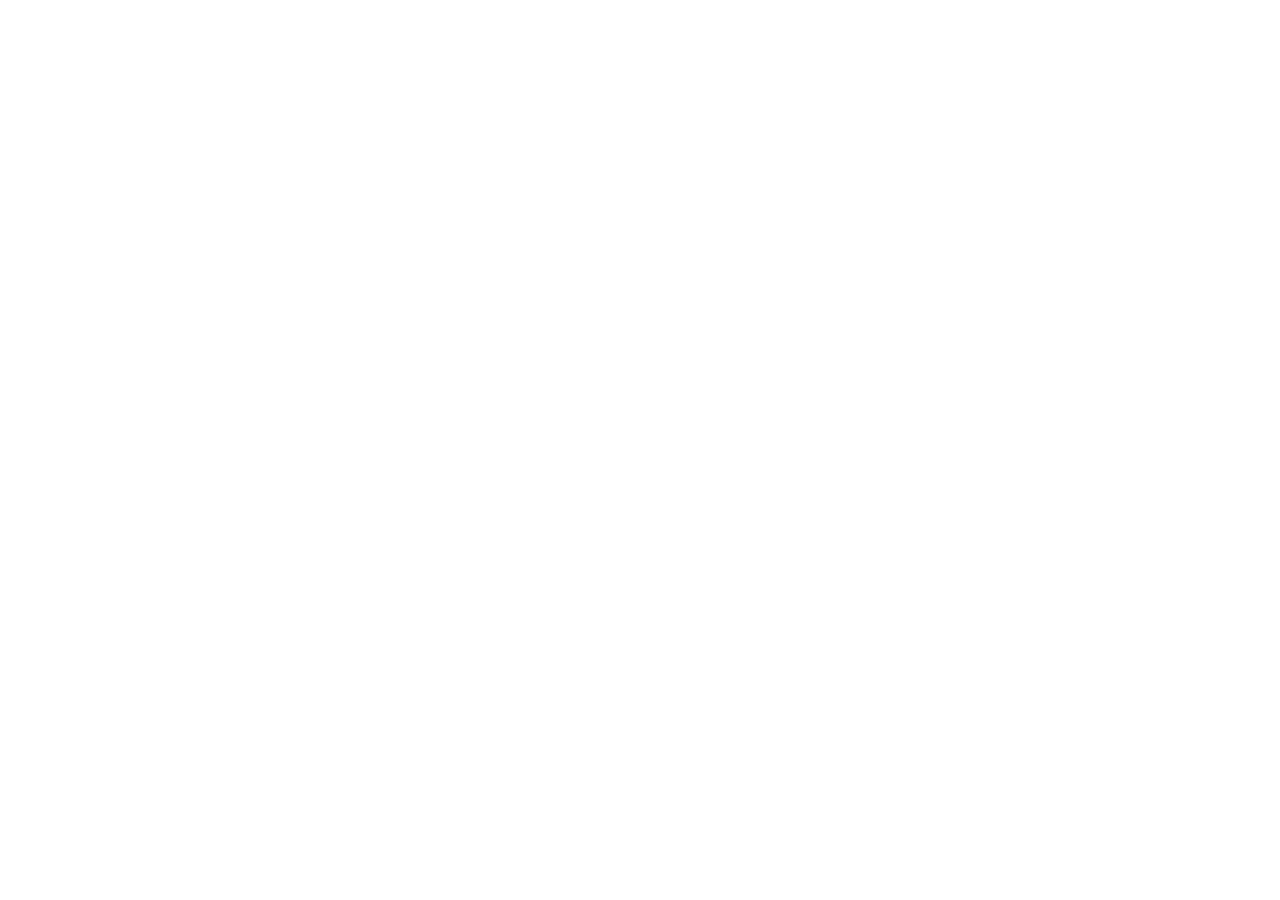
==== index.html @ a8c9fc46 "added headers" ====
<!-- 
    WP U4 Lab 2
    Hangman | HTML, CSS, JS
    Maeson, Abel
    Started @ 2/24/2026
!-->

<!<!DOCTYPE html>
<!--[if lt IE 7]>      <html class="no-js lt-ie9 lt-ie8 lt-ie7"> <![endif]-->
<!--[if IE 7]>         <html class="no-js lt-ie9 lt-ie8"> <![endif]-->
<!--[if IE 8]>         <html class="no-js lt-ie9"> <![endif]-->
<!--[if gt IE 8]>      <html class="no-js"> <!--<![endif]-->
<html>
    <head>
        <meta charset="utf-8">
        <meta http-equiv="X-UA-Compatible" content="IE=edge">
        <title>Hangman</title>
        <meta name="description" content="">
        <meta name="viewport" content="width=device-width, initial-scale=1">
        <link rel="stylesheet" href="index.css">
    </head>
    <body>
        <script src="index.js" async defer></script>
    </body>
</html>
---- index.css ----
/*
    WP U4 Lab 2
    Hangman | HTML, CSS, JS
    Maeson, Abel
    Started @ 2/24/2026
*/

body{
    display: flex;
}
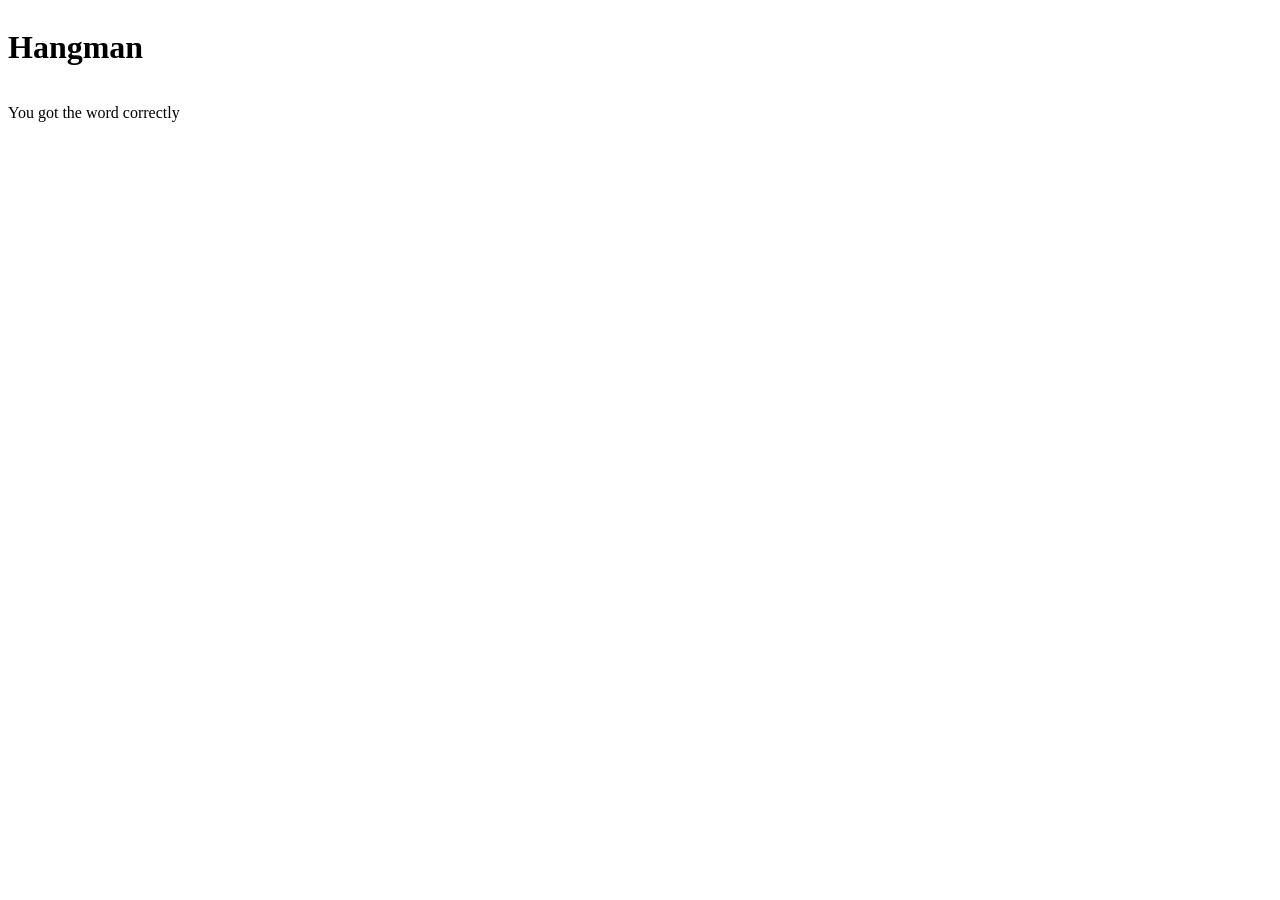
==== commit b22f4c99: "add stickman stages" ====
--- a/index.html
+++ b/index.html
@@ -5,7 +5,19 @@
     Started @ 2/24/2026
 !-->
 
-<!<!DOCTYPE html>
+<!--
+    TODO:
+    Stick display
+    Letter display
+    Correct/incorrect display
+
+    one for head
+    one for body
+    left arm, right arm
+    left leg, right leg
+!-->
+
+<!DOCTYPE html>
 <!--[if lt IE 7]>      <html class="no-js lt-ie9 lt-ie8 lt-ie7"> <![endif]-->
 <!--[if IE 7]>         <html class="no-js lt-ie9 lt-ie8"> <![endif]-->
 <!--[if IE 8]>         <html class="no-js lt-ie9"> <![endif]-->
@@ -18,6 +30,13 @@
         <meta name="description" content="">
         <meta name="viewport" content="width=device-width, initial-scale=1">
         <link rel="stylesheet" href="index.css">
+        <div class="column">
+            <h1>Hangman</h1>
+            <p id="notification">You got the word correctly</p>
+            <div id="stickman">
+
+            </div>
+        </div>
     </head>
     <body>
         <script src="index.js" async defer></script>
--- a/index.css
+++ b/index.css
@@ -7,4 +7,26 @@
 
 body{
     display: flex;
+}
+
+.letter{
+
+}
+
+.column{
+    display: flex;
+    flex-direction: column;
+}
+
+.row{
+    display: flex;
+    flex-direction: row;
+}
+
+#notification{
+
+}
+
+#stickman{
+
 }
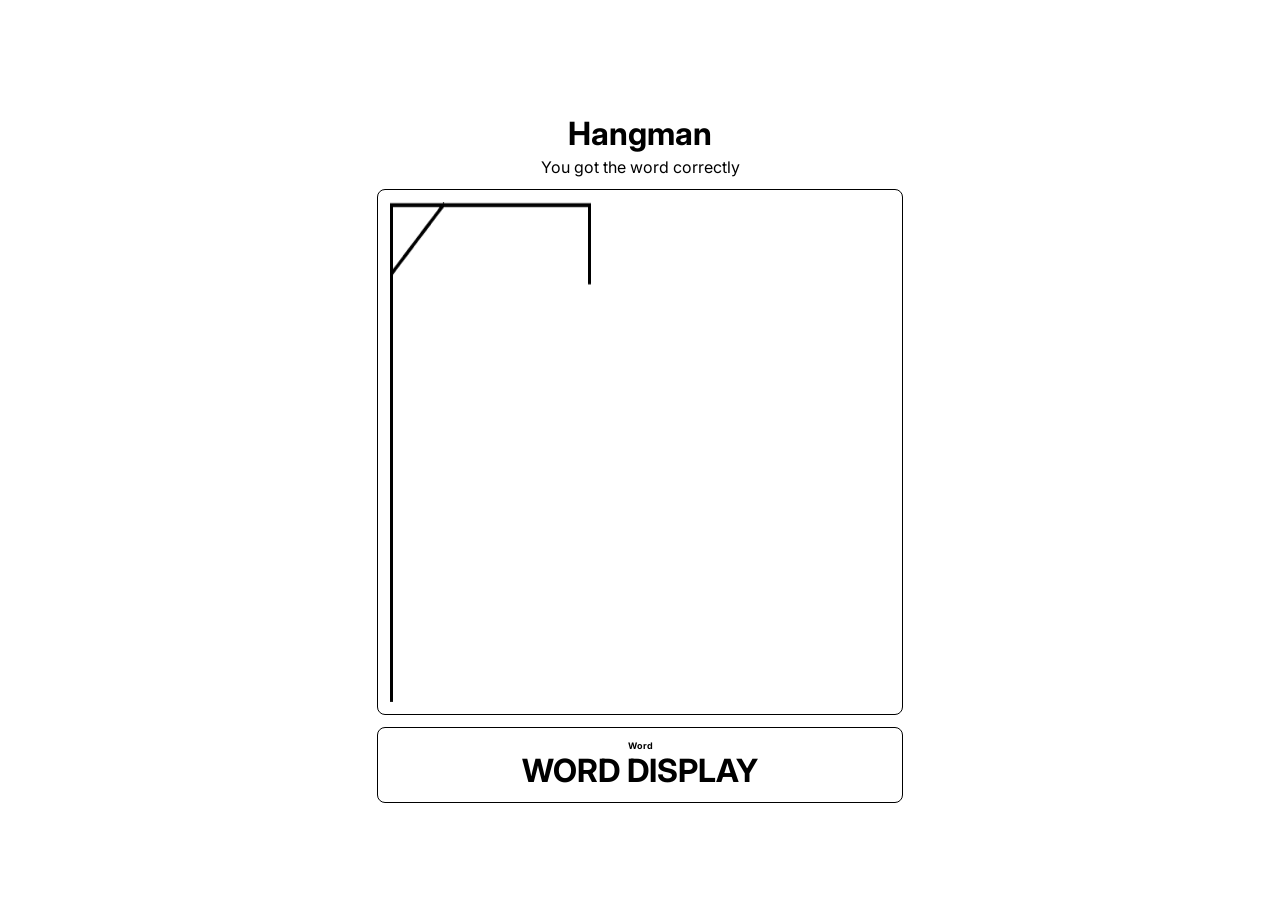
==== commit 50b7faeb: "made template frontend" ====
--- a/index.html
+++ b/index.html
@@ -30,11 +30,23 @@
         <meta name="description" content="">
         <meta name="viewport" content="width=device-width, initial-scale=1">
         <link rel="stylesheet" href="index.css">
-        <div class="column">
-            <h1>Hangman</h1>
-            <p id="notification">You got the word correctly</p>
+
+        <!-- font -->
+        <link rel="preconnect" href="https://fonts.googleapis.com">
+        <link rel="preconnect" href="https://fonts.gstatic.com" crossorigin>
+        <link href="https://fonts.googleapis.com/css2?family=Inter:ital,opsz,wght@0,14..32,100..900;1,14..32,100..900&display=swap" rel="stylesheet">
+
+        <div class="column" id="content">
+            <div class="column" id="title">
+                <h1>Hangman</h1>
+                <p id="notification">You got the word correctly</p>
+            </div>
             <div id="stickman">
-
+                <img id="stickman_img" src="resources/stickman_stages/Stage1.png">
+            </div>
+            <div class="column" id="wordbox">
+                <p>Word</p>
+                <h1>WORD DISPLAY</h1>
             </div>
         </div>
     </head>
--- a/index.css
+++ b/index.css
@@ -7,6 +7,19 @@
 
 body{
     display: flex;
+    font-family: "Inter";
+    justify-content: center;
+    align-items: center;
+    text-align: center;
+    height: 100vh;
+}
+
+h1{
+    margin: 0;
+}
+
+p{
+    margin: 0;
 }
 
 .letter{
@@ -23,10 +36,44 @@
     flex-direction: row;
 }
 
+#content{
+    gap: 12px;
+}
+
+#title{
+    gap: 4px;
+}
+
 #notification{
 
 }
 
 #stickman{
+    display: flex;
+    width: 500px;
+    height: 500px;
+    border-radius: 8px;
+    border: 1px solid black;
+    padding: 12px;
+    align-content: center;
+    justify-content: flex-start;
+}
 
+#wordbox{
+    display: flex;
+    width: 500px;
+    height: fit-content;
+    font-family: "Inter";
+    font-weight: bold;
+    border: 1px solid black;
+    border-radius: 8px;
+    padding: 12px;
+}
+
+#wordbox>p{
+    font-size: 9px;
+}
+
+#wordbox>h1{
+    font-size: 32px;
 }
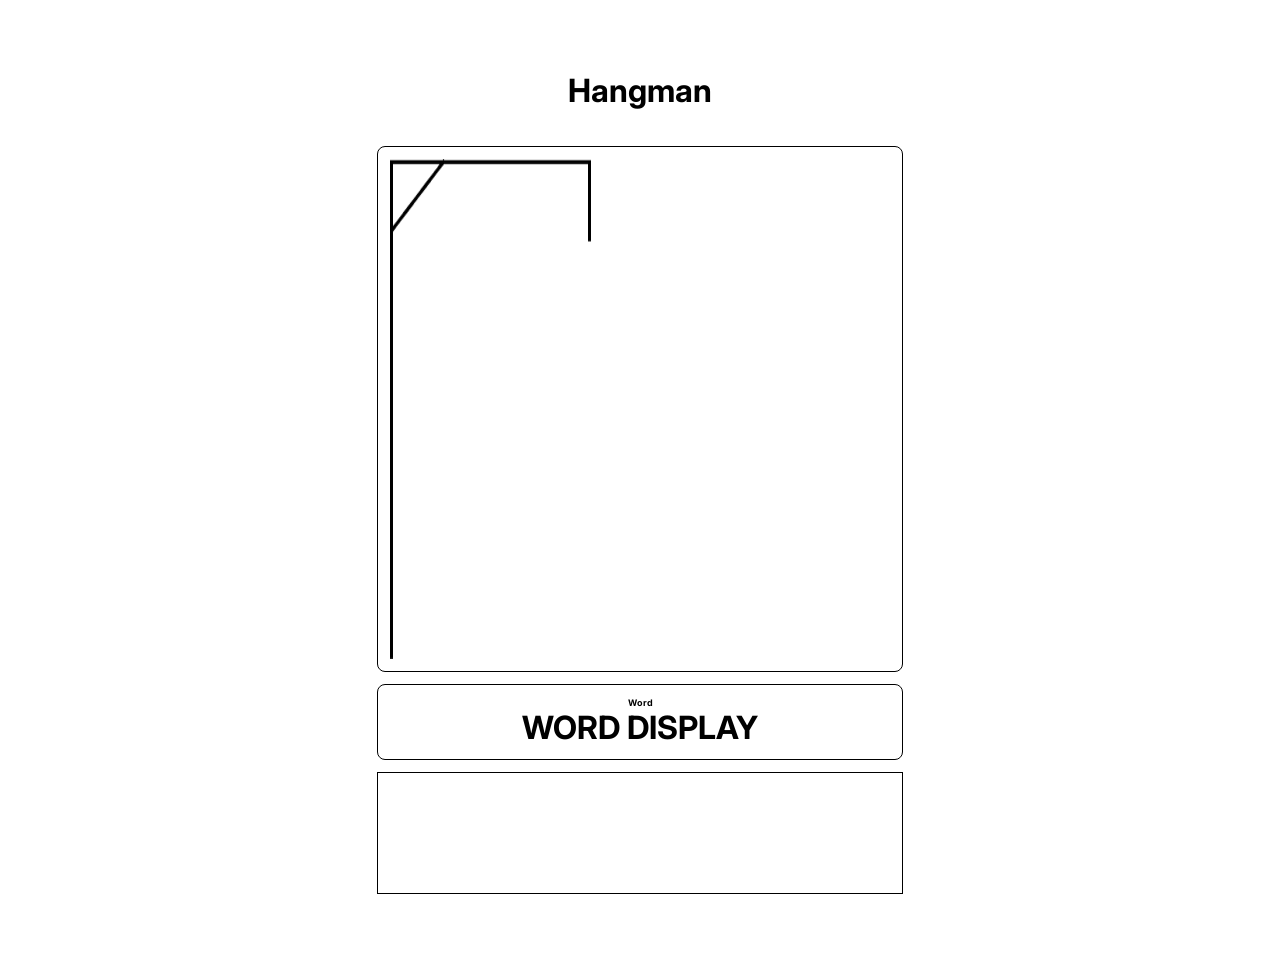
==== commit a928a584: "added keyboard box" ====
--- a/index.html
+++ b/index.html
@@ -48,6 +48,9 @@
                 <p>Word</p>
                 <h1>WORD DISPLAY</h1>
             </div>
+            <div class="row" id="keyboard">
+                
+            </div>
         </div>
     </head>
     <body>
--- a/index.css
+++ b/index.css
@@ -12,6 +12,8 @@
     align-items: center;
     text-align: center;
     height: 100vh;
+    overflow: scroll;
+    padding: 24px;
 }
 
 h1{
@@ -45,7 +47,8 @@
 }
 
 #notification{
-
+    opacity: 0;
+    transition: 0.25s ease-in all;
 }
 
 #stickman{
@@ -76,4 +79,13 @@
 
 #wordbox>h1{
     font-size: 32px;
+}
+
+#keyboard{
+    display: flex;
+    width: 500px;
+    height: 96px;
+    padding: 12px;
+    gap: 4px;
+    border: 1px solid black;
 }
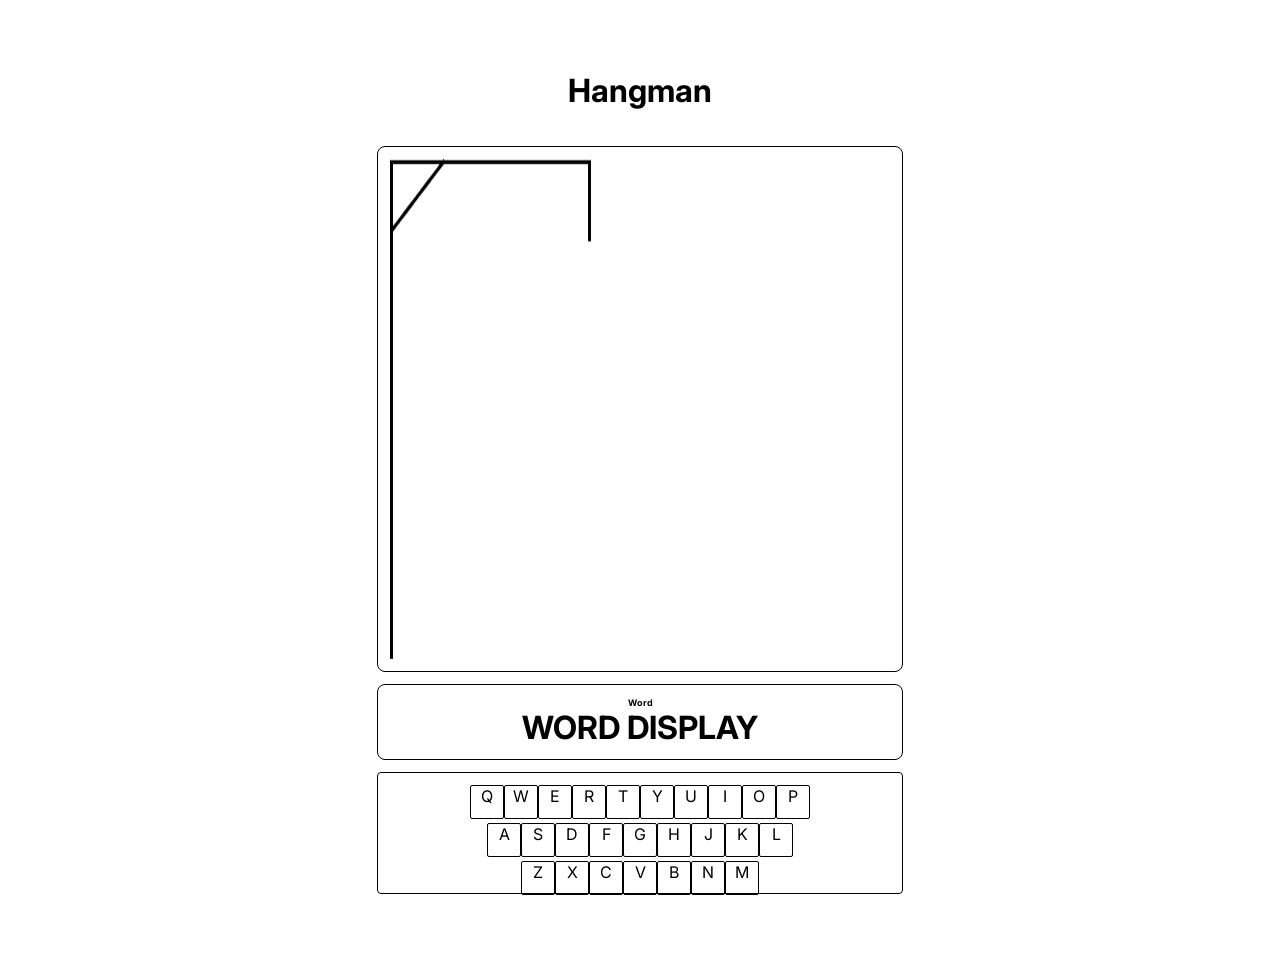
==== commit 337dbbe0: "fixed genkeyboard css class" ====
--- a/index.html
+++ b/index.html
@@ -48,9 +48,7 @@
                 <p>Word</p>
                 <h1>WORD DISPLAY</h1>
             </div>
-            <div class="row" id="keyboard">
-                
-            </div>
+            <div class="column" id="keyboard"></div>
         </div>
     </head>
     <body>
--- a/index.css
+++ b/index.css
@@ -31,11 +31,13 @@
 .column{
     display: flex;
     flex-direction: column;
+    align-items: center;
 }
 
 .row{
     display: flex;
     flex-direction: row;
+    width: fit-content;
 }
 
 #content{
@@ -88,4 +90,13 @@
     padding: 12px;
     gap: 4px;
     border: 1px solid black;
+    border-radius: 4px;
+    align-content: center;
+}
+
+.key{
+    width: 32px;
+    height: 32px;
+    border: 1px solid black;
+    border-radius: 2px;
 }
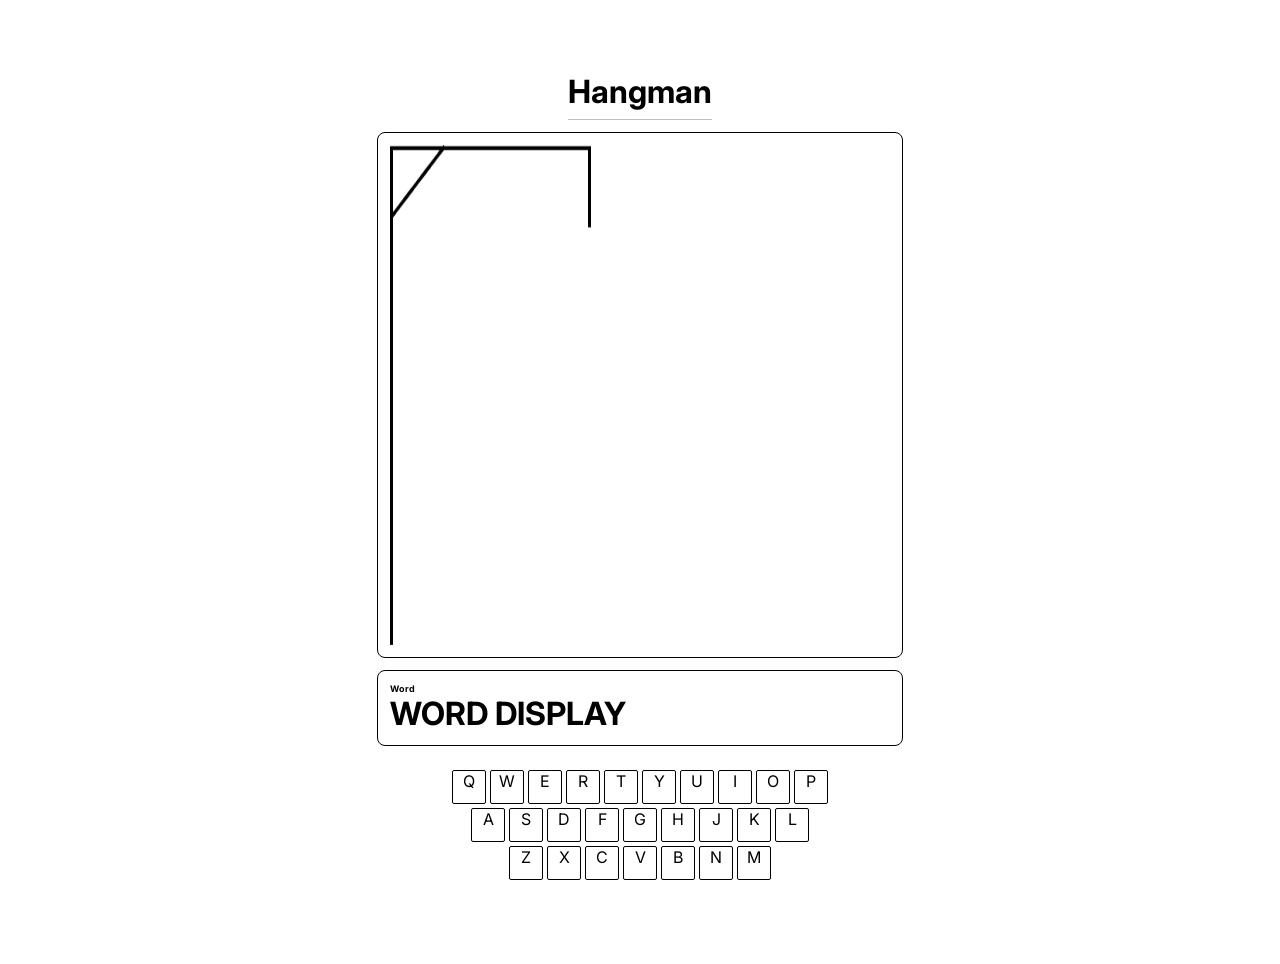
==== commit 89280822: "added frontend improvements and animations" ====
--- a/index.html
+++ b/index.html
@@ -39,7 +39,8 @@
         <div class="column" id="content">
             <div class="column" id="title">
                 <h1>Hangman</h1>
-                <p id="notification">You got the word correctly</p>
+                <p id="notification"></p>
+                <div class="divider"></div>
             </div>
             <div id="stickman">
                 <img id="stickman_img" src="resources/stickman_stages/Stage1.png">
--- a/index.css
+++ b/index.css
@@ -22,10 +22,6 @@
 
 p{
     margin: 0;
-}
-
-.letter{
-
 }
 
 .column{
@@ -68,6 +64,7 @@
     display: flex;
     width: 500px;
     height: fit-content;
+    align-items: flex-start;
     font-family: "Inter";
     font-weight: bold;
     border: 1px solid black;
@@ -85,13 +82,15 @@
 
 #keyboard{
     display: flex;
-    width: 500px;
-    height: 96px;
+    width: fit-content;
+    height: fit-content;
     padding: 12px;
     gap: 4px;
-    border: 1px solid black;
-    border-radius: 4px;
     align-content: center;
+}
+
+#keyboard>div{
+    gap: 4px;
 }
 
 .key{
@@ -99,4 +98,25 @@
     height: 32px;
     border: 1px solid black;
     border-radius: 2px;
+    transition: all 0.1s ease-in;
+    cursor: pointer;
+}
+
+.key:hover{
+    transform: scale(0.9);
+    border: 1px solid grey;
+    background-color: rgb(184, 184, 184);
+}
+
+.key:active{
+    transform: scale(0.7);
+    border: 1px solid black;
+    background-color: rgb(78, 78, 78);
+    color: white;
+}
+
+.divider{
+    width: 100%;
+    height: 1px;
+    background-color: #bdbdbd;
 }
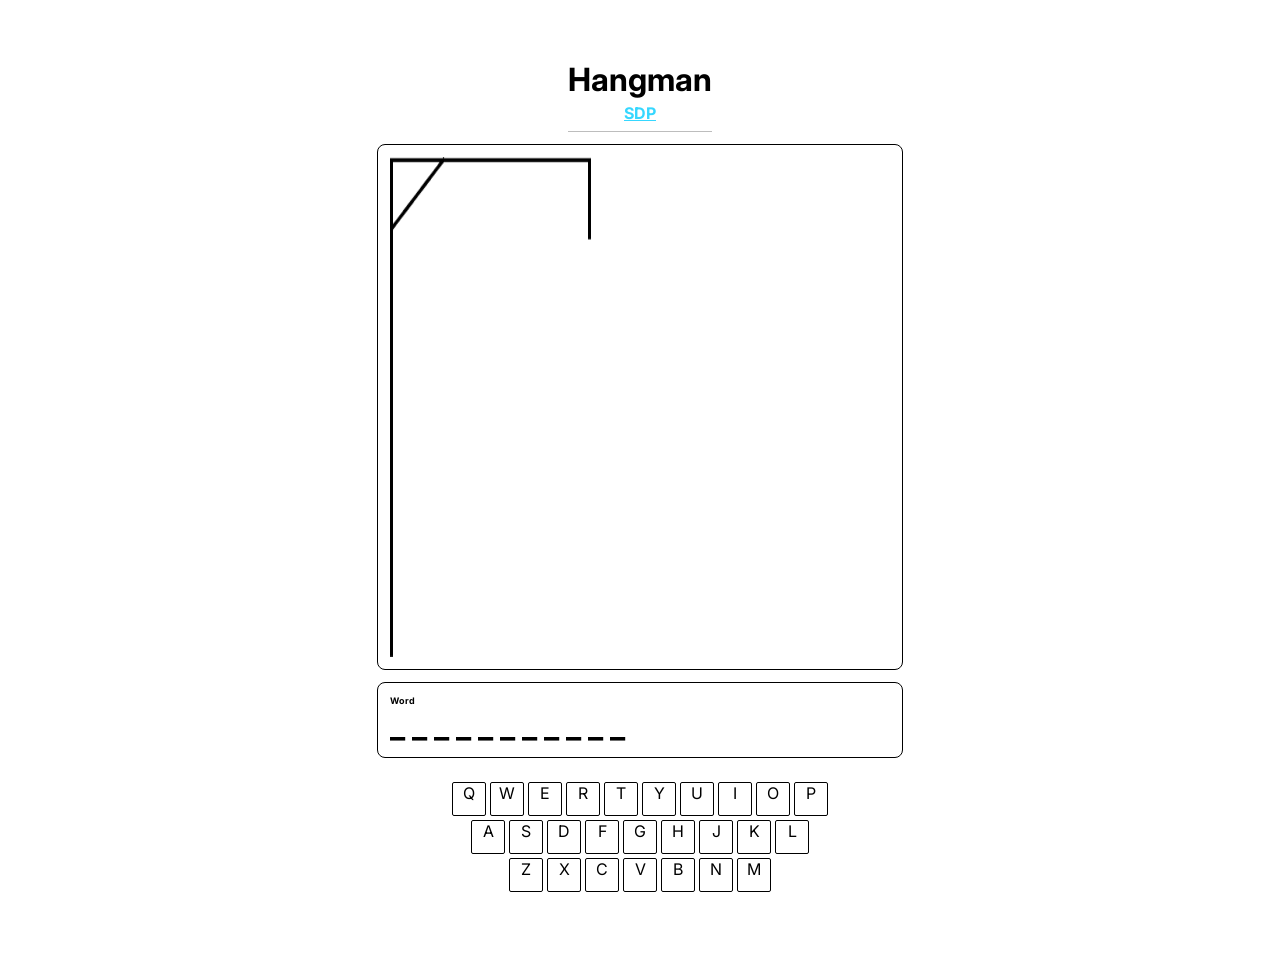
==== commit 9365731f: "Added SDP" ====
--- a/index.html
+++ b/index.html
@@ -39,6 +39,7 @@
         <div class="column" id="content">
             <div class="column" id="title">
                 <h1>Hangman</h1>
+                <a id="sdp_button" href="pages/SDP/U4_Lab2_SDP.html">SDP</a>
                 <p id="notification"></p>
                 <div class="divider"></div>
             </div>
--- a/index.css
+++ b/index.css
@@ -34,6 +34,14 @@
     display: flex;
     flex-direction: row;
     width: fit-content;
+}
+
+#sdp_body{
+    font-family: "Inter";
+    justify-content: center;
+    align-items: center;
+    text-align: center;
+    height: 100vh;
 }
 
 #content{
@@ -93,6 +101,21 @@
     gap: 4px;
 }
 
+a{
+    font-family: "Inter";
+    font-weight: bolder;
+    color: #36d7ff;
+    transition: all 0.1s ease-in;
+}
+
+a:hover{
+    color: #80e5ff;
+}
+
+a:active{
+    color: #919191;
+}
+
 .key{
     width: 32px;
     height: 32px;
